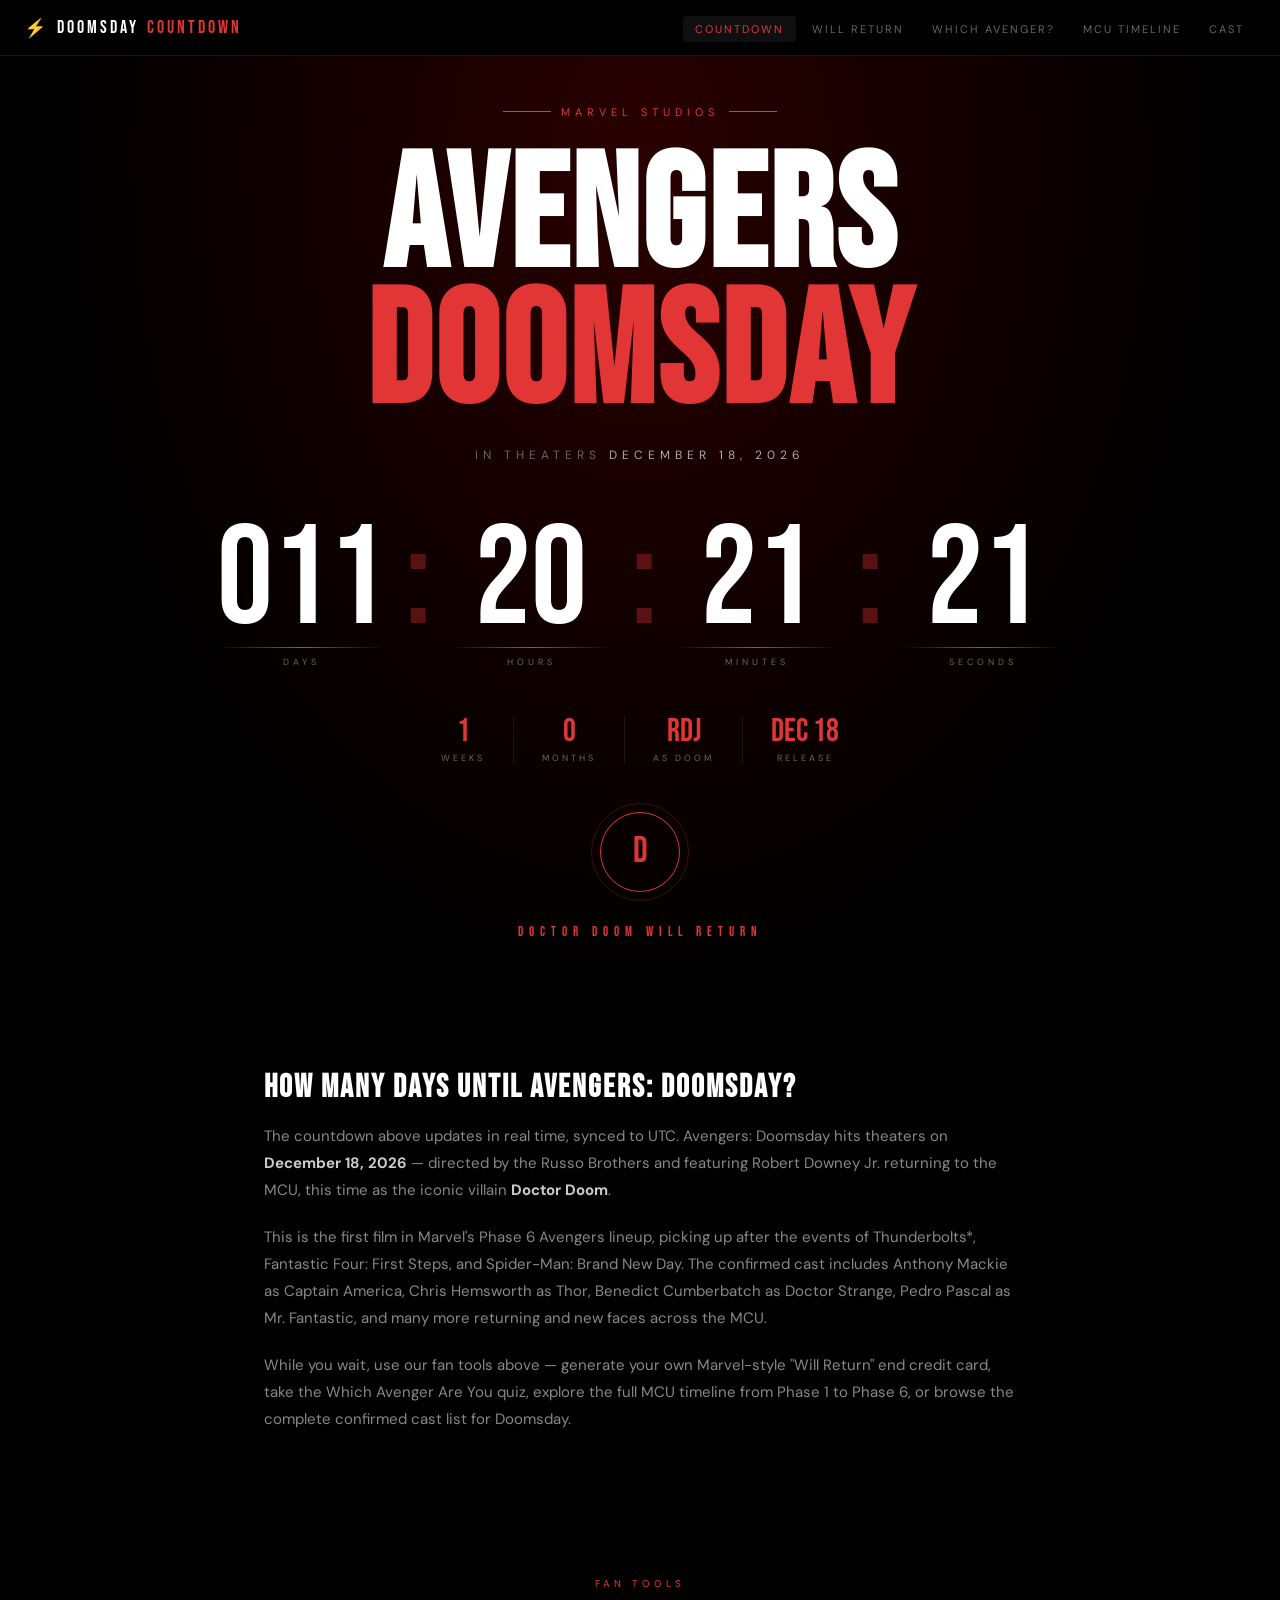
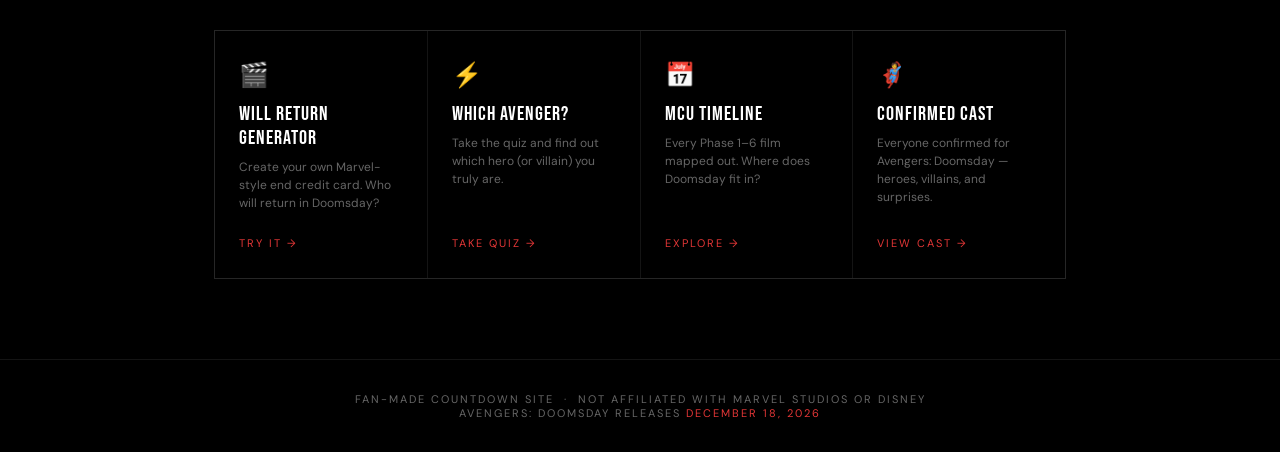
==== index.html @ 443beabb "Add files via upload" ====
<!DOCTYPE html>
<html lang="en">
<head>
  <meta charset="UTF-8">
  <meta name="viewport" content="width=device-width, initial-scale=1.0">
  <title>Avengers: Doomsday Countdown — Days Until December 18, 2026</title>
  <meta name="description" content="Live real-time countdown to Avengers: Doomsday. Track exactly how many days, hours, minutes and seconds until Doctor Doom arrives — December 18, 2026.">
  <meta name="keywords" content="avengers doomsday countdown, days until avengers doomsday, avengers doomsday release date, december 18 2026, doctor doom mcu, avengers doomsday timer">
  <meta name="robots" content="index, follow">
  <link rel="canonical" href="https://avengersdoomsdayclock.pages.dev/">

  <!-- Open Graph -->
  <meta property="og:type" content="website">
  <meta property="og:url" content="https://avengersdoomsdayclock.pages.dev/">
  <meta property="og:title" content="Avengers: Doomsday Countdown — Days Until December 18, 2026">
  <meta property="og:description" content="Live real-time countdown to Avengers: Doomsday. Track exactly how many days, hours, minutes and seconds until Doctor Doom arrives.">
  <meta property="og:site_name" content="Avengers Doomsday Countdown">

  <!-- Twitter Card -->
  <meta name="twitter:card" content="summary_large_image">
  <meta name="twitter:title" content="Avengers: Doomsday Countdown">
  <meta name="twitter:description" content="Live countdown to Avengers: Doomsday — December 18, 2026. How many days until Doctor Doom arrives?">

  <!-- Structured Data -->
  <script type="application/ld+json">
  {
    "@context": "https://schema.org",
    "@type": "WebSite",
    "name": "Avengers Doomsday Countdown",
    "url": "https://avengersdoomsdayclock.pages.dev/",
    "description": "Live real-time countdown to Avengers: Doomsday releasing December 18, 2026.",
    "potentialAction": {
      "@type": "SearchAction",
      "target": "https://avengersdoomsdayclock.pages.dev/?q={search_term_string}",
      "query-input": "required name=search_term_string"
    }
  }
  </script>
  <script type="application/ld+json">
  {
    "@context": "https://schema.org",
    "@type": "Event",
    "name": "Avengers: Doomsday",
    "startDate": "2026-12-18",
    "eventStatus": "https://schema.org/EventScheduled",
    "eventAttendanceMode": "https://schema.org/OfflineEventAttendanceMode",
    "location": {
      "@type": "Place",
      "name": "Theaters Worldwide"
    },
    "description": "Avengers: Doomsday is the upcoming Marvel Studios film releasing December 18, 2026, directed by the Russo Brothers and featuring Robert Downey Jr. as Doctor Doom.",
    "organizer": {
      "@type": "Organization",
      "name": "Marvel Studios"
    }
  }
  </script>

  <link rel="stylesheet" href="shared.css">
  <style>
    .hero {
      position: relative;
      min-height: calc(100vh - 56px);
      display: flex;
      flex-direction: column;
      align-items: center;
      justify-content: center;
      padding: 40px 24px 80px;
      overflow: hidden;
    }

    .hero-bg {
      position: absolute;
      inset: 0;
      background: radial-gradient(ellipse at 50% 10%, #2a0000 0%, #000 65%);
      z-index: 0;
    }

    .hero-content {
      position: relative;
      z-index: 1;
      text-align: center;
      width: 100%;
      max-width: 900px;
    }

    .studio-badge {
      display: inline-flex;
      align-items: center;
      gap: 10px;
      margin-bottom: 32px;
      opacity: 0;
      animation: fadeUp 0.7s ease 0.1s forwards;
    }

    .studio-badge-line { width: 48px; height: 1px; background: var(--red); }

    .studio-badge span {
      font-size: 11px;
      letter-spacing: 5px;
      text-transform: uppercase;
      color: var(--red);
    }

    .hero-title {
      font-family: var(--bebas);
      font-size: clamp(64px, 16vw, 160px);
      line-height: 0.85;
      letter-spacing: 3px;
      opacity: 0;
      animation: fadeUp 0.7s ease 0.25s forwards;
    }

    .hero-title .line2 { color: var(--red); }

    .hero-date {
      margin: 24px 0 48px;
      font-size: 12px;
      letter-spacing: 5px;
      text-transform: uppercase;
      color: var(--muted);
      opacity: 0;
      animation: fadeUp 0.7s ease 0.4s forwards;
    }

    .hero-date span { color: #aaa; }

    /* TIMER */
    .timer {
      display: flex;
      align-items: flex-start;
      justify-content: center;
      gap: clamp(6px, 2vw, 20px);
      margin-bottom: 48px;
      opacity: 0;
      animation: fadeUp 0.7s ease 0.55s forwards;
    }

    .timer-unit { text-align: center; }

    .timer-number {
      font-family: var(--bebas);
      font-size: clamp(64px, 15vw, 140px);
      line-height: 1;
      min-width: clamp(70px, 16vw, 160px);
      color: #fff;
      position: relative;
      display: block;
    }

    .timer-number::after {
      content: '';
      display: block;
      height: 1px;
      background: linear-gradient(90deg, transparent, var(--red) 50%, transparent);
      margin-top: -4px;
    }

    .timer-label {
      font-size: 9px;
      letter-spacing: 4px;
      text-transform: uppercase;
      color: var(--muted);
      margin-top: 8px;
    }

    .timer-sep {
      font-family: var(--bebas);
      font-size: clamp(64px, 15vw, 140px);
      color: var(--red);
      opacity: 0.35;
      line-height: 1;
      padding-top: 0;
    }

    /* STATS ROW */
    .stats-row {
      display: flex;
      gap: 0;
      justify-content: center;
      margin-bottom: 48px;
      opacity: 0;
      animation: fadeUp 0.7s ease 0.7s forwards;
    }

    .stat-item {
      padding: 0 28px;
      text-align: center;
      border-right: 1px solid var(--border);
    }

    .stat-item:last-child { border-right: none; }

    .stat-num {
      font-family: var(--bebas);
      font-size: 32px;
      color: var(--red);
      line-height: 1;
    }

    .stat-lbl {
      font-size: 9px;
      letter-spacing: 3px;
      text-transform: uppercase;
      color: var(--muted);
      margin-top: 4px;
    }

    /* TOOLS GRID */
    .tools-section {
      padding: 80px 24px;
      max-width: 900px;
      margin: 0 auto;
    }

    .tools-eyebrow {
      text-align: center;
      font-size: 10px;
      letter-spacing: 4px;
      text-transform: uppercase;
      color: var(--red);
      margin-bottom: 40px;
    }

    .tools-grid {
      display: grid;
      grid-template-columns: repeat(auto-fit, minmax(200px, 1fr));
      gap: 1px;
      background: var(--border);
      border: 1px solid var(--border);
    }

    .tool-card {
      background: var(--bg);
      padding: 28px 24px;
      display: flex;
      flex-direction: column;
      gap: 8px;
      transition: background 0.2s;
      cursor: pointer;
    }

    .tool-card:hover { background: var(--bg3); }

    .tool-card-icon {
      font-size: 24px;
      margin-bottom: 4px;
    }

    .tool-card-title {
      font-family: var(--bebas);
      font-size: 20px;
      letter-spacing: 1px;
      color: #fff;
    }

    .tool-card-desc {
      font-size: 12px;
      color: var(--muted);
      line-height: 1.5;
    }

    .tool-card-arrow {
      margin-top: auto;
      padding-top: 16px;
      font-size: 11px;
      letter-spacing: 2px;
      color: var(--red);
      text-transform: uppercase;
    }

    /* DOOM RING */
    .doom-ring-wrap {
      margin: 0 auto 32px;
      width: 80px;
      height: 80px;
      opacity: 0;
      animation: fadeIn 1s ease 1.2s forwards;
    }

    .doom-ring {
      width: 80px;
      height: 80px;
      border-radius: 50%;
      border: 1px solid var(--red);
      display: flex;
      align-items: center;
      justify-content: center;
      position: relative;
      animation: ringPulse 3s ease infinite;
    }

    .doom-ring::before {
      content: '';
      position: absolute;
      inset: -10px;
      border-radius: 50%;
      border: 1px solid rgba(226,54,54,0.25);
      animation: ringPulse 3s ease 1s infinite;
    }

    .doom-ring-letter {
      font-family: var(--bebas);
      font-size: 36px;
      color: var(--red);
    }

    @keyframes ringPulse {
      0%, 100% { opacity: 1; transform: scale(1); }
      50% { opacity: 0.5; transform: scale(1.06); }
    }

    .will-return-text {
      font-family: var(--bebas);
      font-size: 13px;
      letter-spacing: 6px;
      color: var(--red);
      text-align: center;
      margin-bottom: 48px;
      opacity: 0;
      animation: fadeIn 0.8s ease 1.4s forwards;
    }

    @keyframes fadeUp {
      from { opacity: 0; transform: translateY(18px); }
      to { opacity: 1; transform: translateY(0); }
    }

    @keyframes fadeIn {
      from { opacity: 0; }
      to { opacity: 1; }
    }

    .flip { animation: flipNum 0.2s ease; }
    @keyframes flipNum {
      0% { transform: scaleY(0.6); opacity: 0.4; }
      100% { transform: scaleY(1); opacity: 1; }
    }
  </style>
</head>
<body>
<div class="page">
  <section class="hero">
    <div class="hero-bg"></div>
    <div class="hero-content">
      <div class="studio-badge">
        <div class="studio-badge-line"></div>
        <span>Marvel Studios</span>
        <div class="studio-badge-line"></div>
      </div>

      <h1 class="hero-title">
        <div>Avengers</div>
        <div class="line2">Doomsday</div>
      </h1>

      <p class="hero-date">In theaters <span>December 18, 2026</span></p>

      <div class="timer" id="timer">
        <div class="timer-unit">
          <span class="timer-number" id="days">000</span>
          <div class="timer-label">Days</div>
        </div>
        <div class="timer-sep">:</div>
        <div class="timer-unit">
          <span class="timer-number" id="hours">00</span>
          <div class="timer-label">Hours</div>
        </div>
        <div class="timer-sep">:</div>
        <div class="timer-unit">
          <span class="timer-number" id="minutes">00</span>
          <div class="timer-label">Minutes</div>
        </div>
        <div class="timer-sep">:</div>
        <div class="timer-unit">
          <span class="timer-number" id="seconds">00</span>
          <div class="timer-label">Seconds</div>
        </div>
      </div>

      <div class="stats-row">
        <div class="stat-item">
          <div class="stat-num" id="stat-weeks">--</div>
          <div class="stat-lbl">Weeks</div>
        </div>
        <div class="stat-item">
          <div class="stat-num" id="stat-months">--</div>
          <div class="stat-lbl">Months</div>
        </div>
        <div class="stat-item">
          <div class="stat-num">RDJ</div>
          <div class="stat-lbl">As Doom</div>
        </div>
        <div class="stat-item">
          <div class="stat-num">Dec 18</div>
          <div class="stat-lbl">Release</div>
        </div>
      </div>

      <div class="doom-ring-wrap">
        <div class="doom-ring">
          <div class="doom-ring-letter">D</div>
        </div>
      </div>

      <div class="will-return-text">Doctor Doom will return</div>
    </div>
  </section>

  <!-- SEO CONTENT -->
  <section style="max-width:800px;margin:0 auto;padding:0 24px 64px;">
    <h2 style="font-family:var(--bebas);font-size:32px;letter-spacing:2px;color:#fff;margin-bottom:16px;">How Many Days Until Avengers: Doomsday?</h2>
    <p style="font-size:15px;color:#888;line-height:1.8;margin-bottom:20px;">
      The countdown above updates in real time, synced to UTC. Avengers: Doomsday hits theaters on <strong style="color:#ccc;">December 18, 2026</strong> — directed by the Russo Brothers and featuring Robert Downey Jr. returning to the MCU, this time as the iconic villain <strong style="color:#ccc;">Doctor Doom</strong>.
    </p>
    <p style="font-size:15px;color:#888;line-height:1.8;margin-bottom:20px;">
      This is the first film in Marvel's Phase 6 Avengers lineup, picking up after the events of Thunderbolts*, Fantastic Four: First Steps, and Spider-Man: Brand New Day. The confirmed cast includes Anthony Mackie as Captain America, Chris Hemsworth as Thor, Benedict Cumberbatch as Doctor Strange, Pedro Pascal as Mr. Fantastic, and many more returning and new faces across the MCU.
    </p>
    <p style="font-size:15px;color:#888;line-height:1.8;">
      While you wait, use our fan tools above — generate your own Marvel-style "Will Return" end credit card, take the Which Avenger Are You quiz, explore the full MCU timeline from Phase 1 to Phase 6, or browse the complete confirmed cast list for Doomsday.
    </p>
  </section>

  <!-- TOOLS GRID -->
  <section class="tools-section">
    <div class="tools-eyebrow">Fan Tools</div>
    <div class="tools-grid">
      <a href="will-return.html" class="tool-card">
        <div class="tool-card-icon">🎬</div>
        <div class="tool-card-title">Will Return Generator</div>
        <div class="tool-card-desc">Create your own Marvel-style end credit card. Who will return in Doomsday?</div>
        <div class="tool-card-arrow">Try it →</div>
      </a>
      <a href="quiz.html" class="tool-card">
        <div class="tool-card-icon">⚡</div>
        <div class="tool-card-title">Which Avenger?</div>
        <div class="tool-card-desc">Take the quiz and find out which hero (or villain) you truly are.</div>
        <div class="tool-card-arrow">Take quiz →</div>
      </a>
      <a href="timeline.html" class="tool-card">
        <div class="tool-card-icon">📅</div>
        <div class="tool-card-title">MCU Timeline</div>
        <div class="tool-card-desc">Every Phase 1–6 film mapped out. Where does Doomsday fit in?</div>
        <div class="tool-card-arrow">Explore →</div>
      </a>
      <a href="cast.html" class="tool-card">
        <div class="tool-card-icon">🦸</div>
        <div class="tool-card-title">Confirmed Cast</div>
        <div class="tool-card-desc">Everyone confirmed for Avengers: Doomsday — heroes, villains, and surprises.</div>
        <div class="tool-card-arrow">View cast →</div>
      </a>
    </div>
  </section>
</div>

<script src="shared.js"></script>
<script>
  injectNav('index.html');
  injectFooter();
  injectParticles(30);

  const TARGET = new Date('2026-12-18T00:00:00Z');
  const els = {
    days: document.getElementById('days'),
    hours: document.getElementById('hours'),
    minutes: document.getElementById('minutes'),
    seconds: document.getElementById('seconds'),
    weeks: document.getElementById('stat-weeks'),
    months: document.getElementById('stat-months'),
  };
  let prev = {};

  function pad(n, len) { return String(n).padStart(len, '0'); }

  function setEl(el, val, len) {
    const s = pad(val, len);
    if (prev[el.id] !== s) {
      el.textContent = s;
      el.classList.remove('flip');
      void el.offsetWidth;
      el.classList.add('flip');
      prev[el.id] = s;
    }
  }

  function tick() {
    const diff = TARGET - Date.now();
    if (diff <= 0) return;
    const totalSec = Math.floor(diff / 1000);
    const d = Math.floor(totalSec / 86400);
    const h = Math.floor((totalSec % 86400) / 3600);
    const m = Math.floor((totalSec % 3600) / 60);
    const s = totalSec % 60;
    setEl(els.days, d, 3);
    setEl(els.hours, h, 2);
    setEl(els.minutes, m, 2);
    setEl(els.seconds, s, 2);
    const w = Math.floor(d / 7);
    const mo = Math.floor(d / 30);
    if (prev.w !== w) { els.weeks.textContent = w; prev.w = w; }
    if (prev.mo !== mo) { els.months.textContent = mo; prev.mo = mo; }
  }

  tick();
  setInterval(tick, 1000);
</script>
</body>
</html>
---- shared.css ----
@import url('https://fonts.googleapis.com/css2?family=Bebas+Neue&family=DM+Sans:wght@300;400;500;600&display=swap');

*, *::before, *::after { box-sizing: border-box; margin: 0; padding: 0; }

:root {
  --red: #e23636;
  --red-dark: #a81f1f;
  --gold: #c9a84c;
  --bg: #000;
  --bg2: #0a0a0a;
  --bg3: #111;
  --border: rgba(255,255,255,0.08);
  --text: #fff;
  --muted: #666;
  --bebas: 'Bebas Neue', sans-serif;
  --sans: 'DM Sans', sans-serif;
}

html, body {
  background: var(--bg);
  color: var(--text);
  font-family: var(--sans);
  min-height: 100vh;
  -webkit-font-smoothing: antialiased;
}

a { color: inherit; text-decoration: none; }

/* NAV */
.nav {
  position: fixed;
  top: 0; left: 0; right: 0;
  z-index: 100;
  background: rgba(0,0,0,0.85);
  backdrop-filter: blur(12px);
  -webkit-backdrop-filter: blur(12px);
  border-bottom: 1px solid var(--border);
  padding: 0 24px;
  height: 56px;
  display: flex;
  align-items: center;
  justify-content: space-between;
}

.nav-brand {
  font-family: var(--bebas);
  font-size: 18px;
  letter-spacing: 3px;
  color: var(--red);
  display: flex;
  align-items: center;
  gap: 8px;
}

.nav-brand span { color: #fff; }

.nav-links {
  display: flex;
  gap: 4px;
  list-style: none;
}

.nav-links a {
  font-size: 11px;
  letter-spacing: 2px;
  text-transform: uppercase;
  color: var(--muted);
  padding: 6px 12px;
  border-radius: 4px;
  transition: color 0.2s, background 0.2s;
}

.nav-links a:hover, .nav-links a.active {
  color: #fff;
  background: rgba(255,255,255,0.06);
}

.nav-links a.active { color: var(--red); }

/* PAGE WRAPPER */
.page { padding-top: 56px; min-height: 100vh; }

/* FOOTER */
.site-footer {
  border-top: 1px solid var(--border);
  padding: 32px 24px;
  text-align: center;
}

.site-footer p {
  font-size: 11px;
  letter-spacing: 2px;
  color: var(--muted);
  text-transform: uppercase;
}

.site-footer a { color: var(--red); }

/* BUTTONS */
.btn {
  display: inline-flex;
  align-items: center;
  gap: 8px;
  padding: 10px 24px;
  border-radius: 2px;
  font-family: var(--bebas);
  font-size: 16px;
  letter-spacing: 2px;
  cursor: pointer;
  border: none;
  transition: all 0.2s;
}

.btn-red {
  background: var(--red);
  color: #fff;
}

.btn-red:hover { background: #c82d2d; }

.btn-outline {
  background: transparent;
  color: #fff;
  border: 1px solid rgba(255,255,255,0.2);
}

.btn-outline:hover {
  border-color: var(--red);
  color: var(--red);
}

/* SECTION HEADER */
.section-header {
  text-align: center;
  padding: 64px 24px 40px;
}

.section-header .eyebrow {
  font-size: 11px;
  letter-spacing: 4px;
  color: var(--red);
  text-transform: uppercase;
  margin-bottom: 12px;
}

.section-header h1 {
  font-family: var(--bebas);
  font-size: clamp(40px, 8vw, 80px);
  letter-spacing: 2px;
  line-height: 1;
}

.section-header p {
  margin-top: 16px;
  color: var(--muted);
  font-size: 15px;
  max-width: 500px;
  margin-left: auto;
  margin-right: auto;
  line-height: 1.6;
}

/* PARTICLES BG */
.particles-bg {
  position: fixed;
  inset: 0;
  pointer-events: none;
  z-index: 0;
  overflow: hidden;
}

.particle {
  position: absolute;
  width: 2px;
  height: 2px;
  background: var(--red);
  border-radius: 50%;
  animation: pfloat linear infinite;
  opacity: 0;
}

@keyframes pfloat {
  0% { transform: translateY(100vh); opacity: 0; }
  10% { opacity: 0.5; }
  90% { opacity: 0.2; }
  100% { transform: translateY(-40px); opacity: 0; }
}

/* MOBILE NAV */
.nav-hamburger {
  display: none;
  flex-direction: column;
  gap: 5px;
  cursor: pointer;
  padding: 4px;
}

.nav-hamburger span {
  display: block;
  width: 22px;
  height: 1.5px;
  background: #fff;
  transition: all 0.2s;
}

@media (max-width: 640px) {
  .nav-links { display: none; }
  .nav-links.open {
    display: flex;
    flex-direction: column;
    position: fixed;
    top: 56px; left: 0; right: 0;
    background: rgba(0,0,0,0.96);
    padding: 16px;
    border-bottom: 1px solid var(--border);
  }
  .nav-hamburger { display: flex; }
}
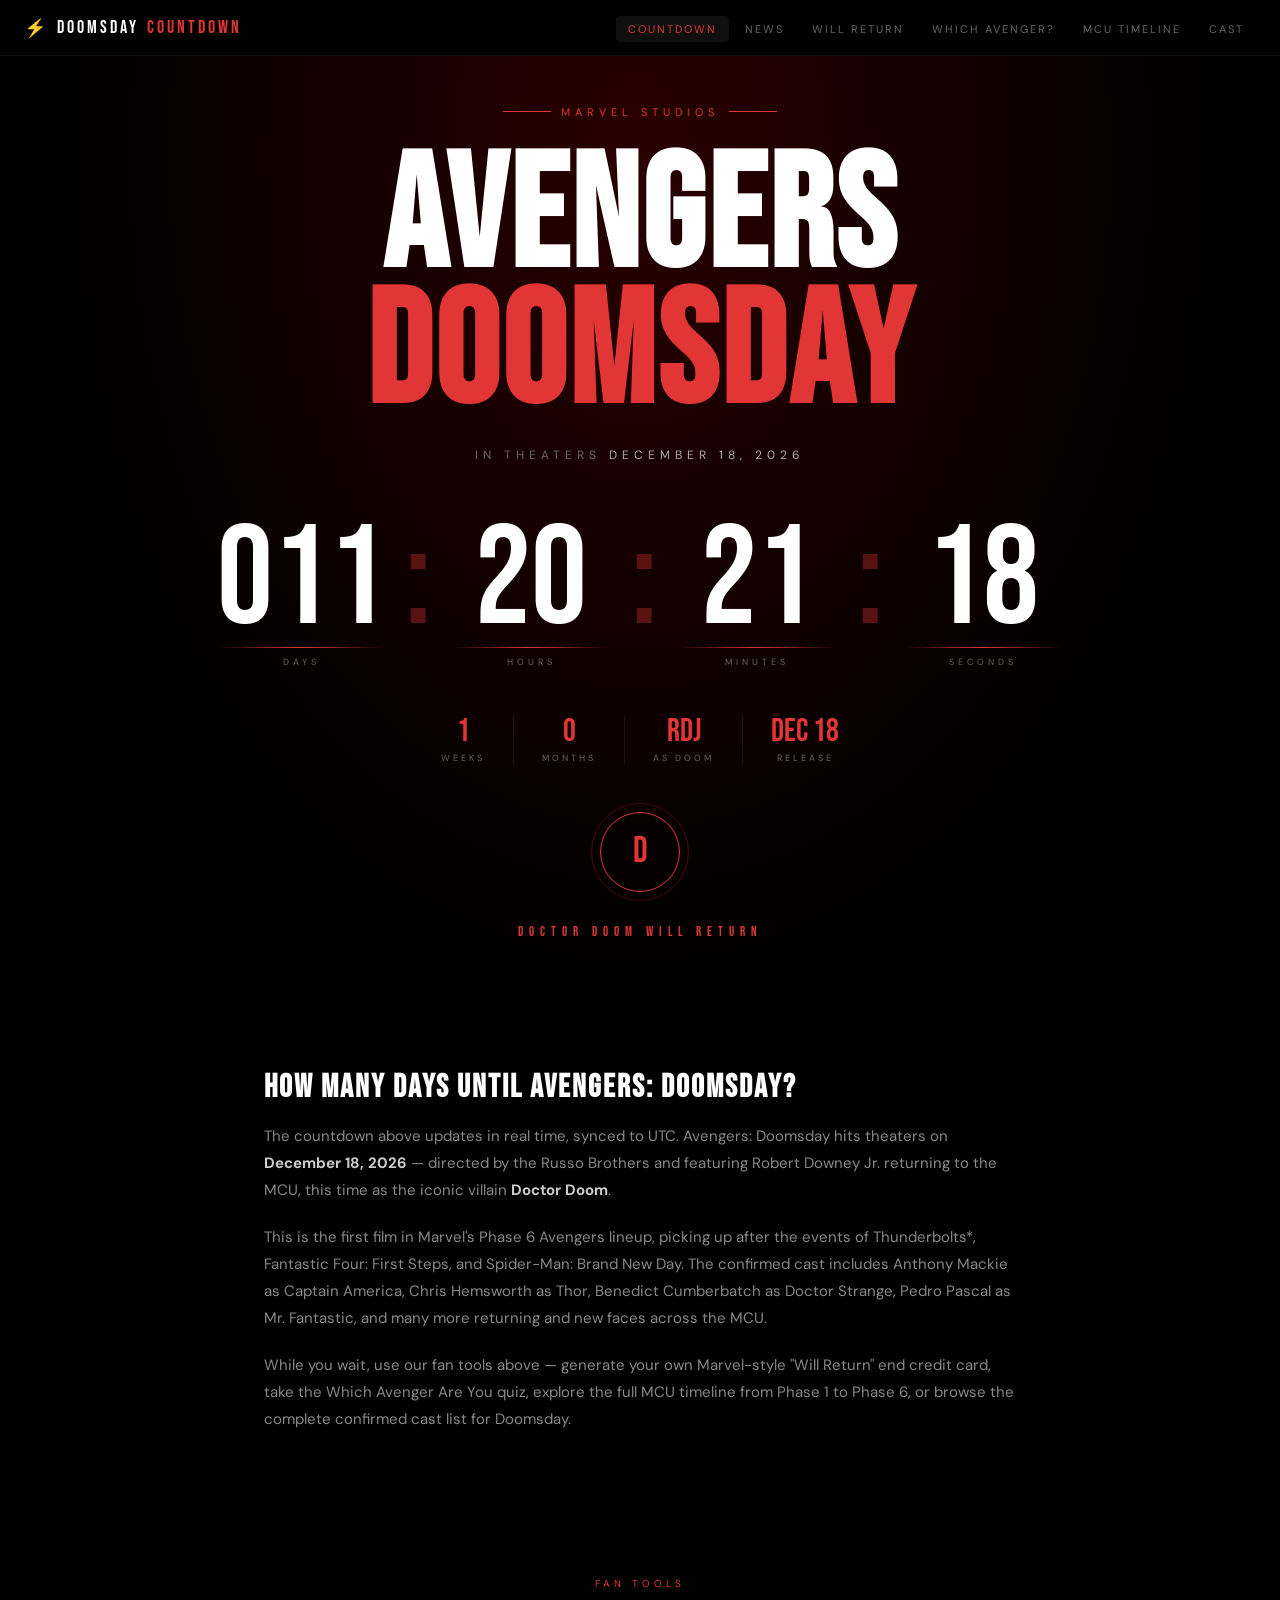
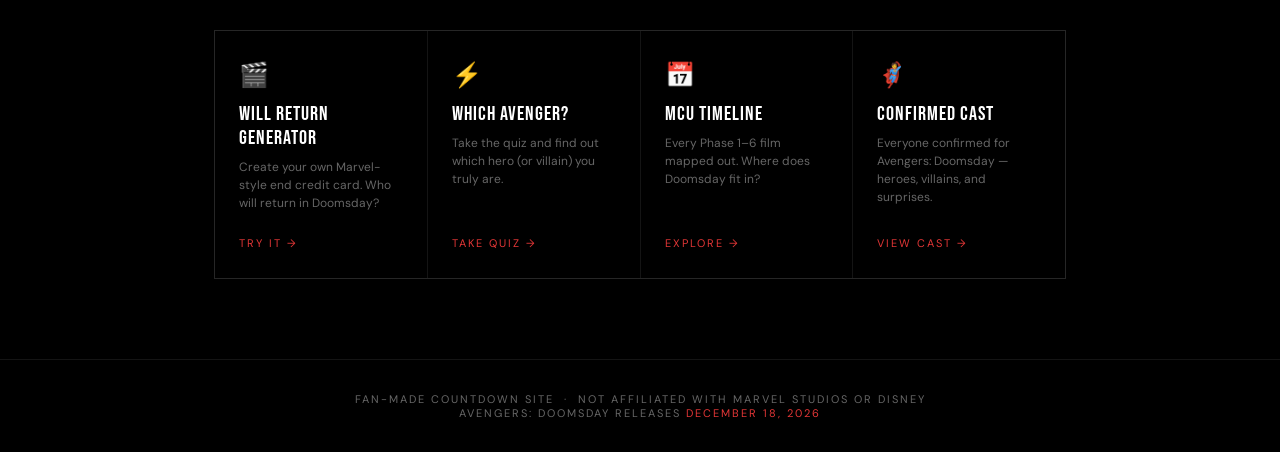
==== commit 974de7a7: "Update index.html" ====
--- a/index.html
+++ b/index.html
@@ -7,6 +7,7 @@
   <meta name="description" content="Live real-time countdown to Avengers: Doomsday. Track exactly how many days, hours, minutes and seconds until Doctor Doom arrives — December 18, 2026.">
   <meta name="keywords" content="avengers doomsday countdown, days until avengers doomsday, avengers doomsday release date, december 18 2026, doctor doom mcu, avengers doomsday timer">
   <meta name="robots" content="index, follow">
+  <meta name="google-site-verification" content="GZR0dib6S7cQc8-Mx_biYLeyB3NGMC7a5dut8lVzd30" /><meta name="google-site-verification" content="GZR0dib6S7cQc8-Mx_biYLeyB3NGMC7a5dut8lVzd30" />
   <link rel="canonical" href="https://avengersdoomsdayclock.pages.dev/">
 
   <!-- Open Graph -->
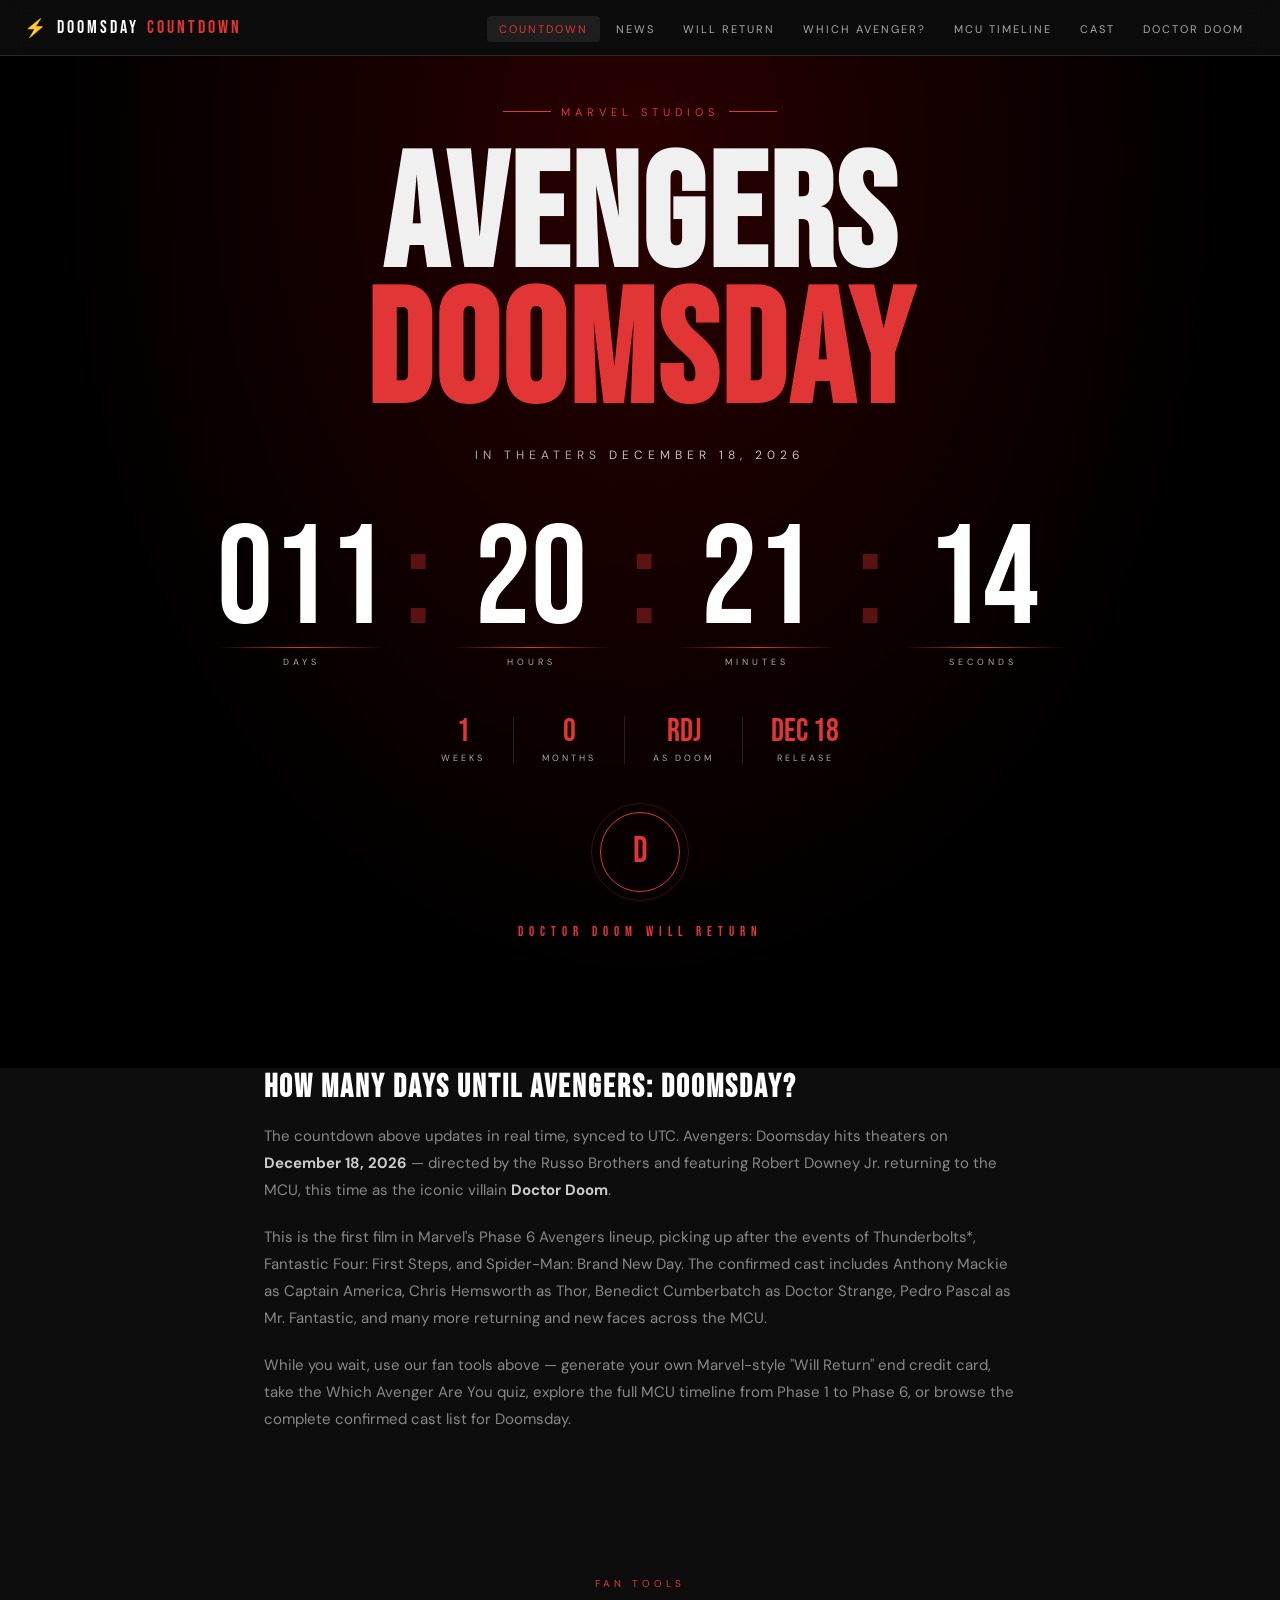
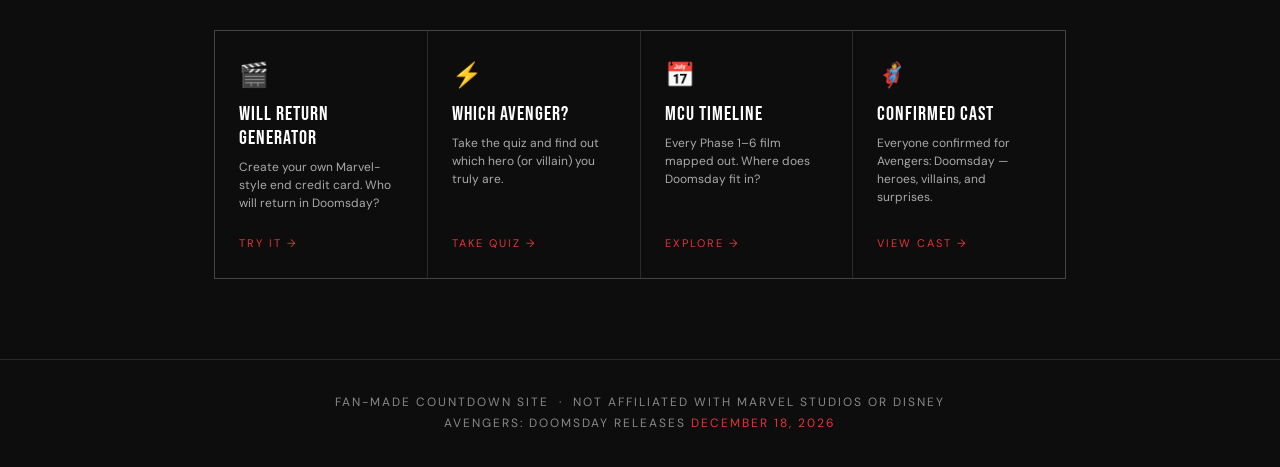
==== commit 8a446da2: "Update index.html" ====
--- a/index.html
+++ b/index.html
@@ -7,7 +7,6 @@
   <meta name="description" content="Live real-time countdown to Avengers: Doomsday. Track exactly how many days, hours, minutes and seconds until Doctor Doom arrives — December 18, 2026.">
   <meta name="keywords" content="avengers doomsday countdown, days until avengers doomsday, avengers doomsday release date, december 18 2026, doctor doom mcu, avengers doomsday timer">
   <meta name="robots" content="index, follow">
-  <meta name="google-site-verification" content="GZR0dib6S7cQc8-Mx_biYLeyB3NGMC7a5dut8lVzd30" /><meta name="google-site-verification" content="GZR0dib6S7cQc8-Mx_biYLeyB3NGMC7a5dut8lVzd30" />
   <link rel="canonical" href="https://avengersdoomsdayclock.pages.dev/">
 
   <!-- Open Graph -->
@@ -119,12 +118,12 @@
       font-size: 12px;
       letter-spacing: 5px;
       text-transform: uppercase;
-      color: var(--muted);
+      color: #aaa;
       opacity: 0;
       animation: fadeUp 0.7s ease 0.4s forwards;
     }
 
-    .hero-date span { color: #aaa; }
+    .hero-date span { color: #c0c0c0; }
 
     /* TIMER */
     .timer {
@@ -161,7 +160,7 @@
       font-size: 9px;
       letter-spacing: 4px;
       text-transform: uppercase;
-      color: var(--muted);
+      color: #aaa;
       margin-top: 8px;
     }
 
@@ -203,7 +202,7 @@
       font-size: 9px;
       letter-spacing: 3px;
       text-transform: uppercase;
-      color: var(--muted);
+      color: #aaa;
       margin-top: 4px;
     }
 
@@ -257,7 +256,7 @@
 
     .tool-card-desc {
       font-size: 12px;
-      color: var(--muted);
+      color: #aaa;
       line-height: 1.5;
     }
 
--- a/shared.css
+++ b/shared.css
@@ -6,12 +6,13 @@
   --red: #e23636;
   --red-dark: #a81f1f;
   --gold: #c9a84c;
-  --bg: #000;
-  --bg2: #0a0a0a;
-  --bg3: #111;
-  --border: rgba(255,255,255,0.08);
-  --text: #fff;
-  --muted: #666;
+  --bg: #0d0d0d;
+  --bg2: #141414;
+  --bg3: #1c1c1c;
+  --border: rgba(255,255,255,0.12);
+  --text: #f0f0f0;
+  --muted: #999;
+  --body: #c8c8c8;
   --bebas: 'Bebas Neue', sans-serif;
   --sans: 'DM Sans', sans-serif;
 }
@@ -20,6 +21,7 @@
   background: var(--bg);
   color: var(--text);
   font-family: var(--sans);
+  font-size: 16px;
   min-height: 100vh;
   -webkit-font-smoothing: antialiased;
 }
@@ -31,7 +33,7 @@
   position: fixed;
   top: 0; left: 0; right: 0;
   z-index: 100;
-  background: rgba(0,0,0,0.85);
+  background: rgba(13,13,13,0.92);
   backdrop-filter: blur(12px);
   -webkit-backdrop-filter: blur(12px);
   border-bottom: 1px solid var(--border);
@@ -64,7 +66,7 @@
   font-size: 11px;
   letter-spacing: 2px;
   text-transform: uppercase;
-  color: var(--muted);
+  color: #aaa;
   padding: 6px 12px;
   border-radius: 4px;
   transition: color 0.2s, background 0.2s;
@@ -72,7 +74,7 @@
 
 .nav-links a:hover, .nav-links a.active {
   color: #fff;
-  background: rgba(255,255,255,0.06);
+  background: rgba(255,255,255,0.08);
 }
 
 .nav-links a.active { color: var(--red); }
@@ -88,10 +90,11 @@
 }
 
 .site-footer p {
-  font-size: 11px;
-  letter-spacing: 2px;
-  color: var(--muted);
+  font-size: 12px;
+  letter-spacing: 2px;
+  color: #888;
   text-transform: uppercase;
+  line-height: 1.8;
 }
 
 .site-footer a { color: var(--red); }
@@ -101,7 +104,7 @@
   display: inline-flex;
   align-items: center;
   gap: 8px;
-  padding: 10px 24px;
+  padding: 12px 24px;
   border-radius: 2px;
   font-family: var(--bebas);
   font-size: 16px;
@@ -111,17 +114,13 @@
   transition: all 0.2s;
 }
 
-.btn-red {
-  background: var(--red);
-  color: #fff;
-}
-
+.btn-red { background: var(--red); color: #fff; }
 .btn-red:hover { background: #c82d2d; }
 
 .btn-outline {
   background: transparent;
-  color: #fff;
-  border: 1px solid rgba(255,255,255,0.2);
+  color: #ddd;
+  border: 1px solid rgba(255,255,255,0.25);
 }
 
 .btn-outline:hover {
@@ -148,16 +147,17 @@
   font-size: clamp(40px, 8vw, 80px);
   letter-spacing: 2px;
   line-height: 1;
+  color: #fff;
 }
 
 .section-header p {
   margin-top: 16px;
-  color: var(--muted);
-  font-size: 15px;
+  color: #bbb;
+  font-size: 16px;
   max-width: 500px;
   margin-left: auto;
   margin-right: auto;
-  line-height: 1.6;
+  line-height: 1.7;
 }
 
 /* PARTICLES BG */
@@ -210,9 +210,20 @@
     flex-direction: column;
     position: fixed;
     top: 56px; left: 0; right: 0;
-    background: rgba(0,0,0,0.96);
+    background: rgba(13,13,13,0.98);
     padding: 16px;
     border-bottom: 1px solid var(--border);
+    gap: 4px;
+  }
+  .nav-links.open a {
+    font-size: 13px;
+    padding: 10px 14px;
+    color: #ccc;
   }
   .nav-hamburger { display: flex; }
-}
+
+  .btn {
+    padding: 12px 18px;
+    font-size: 15px;
+  }
+}
